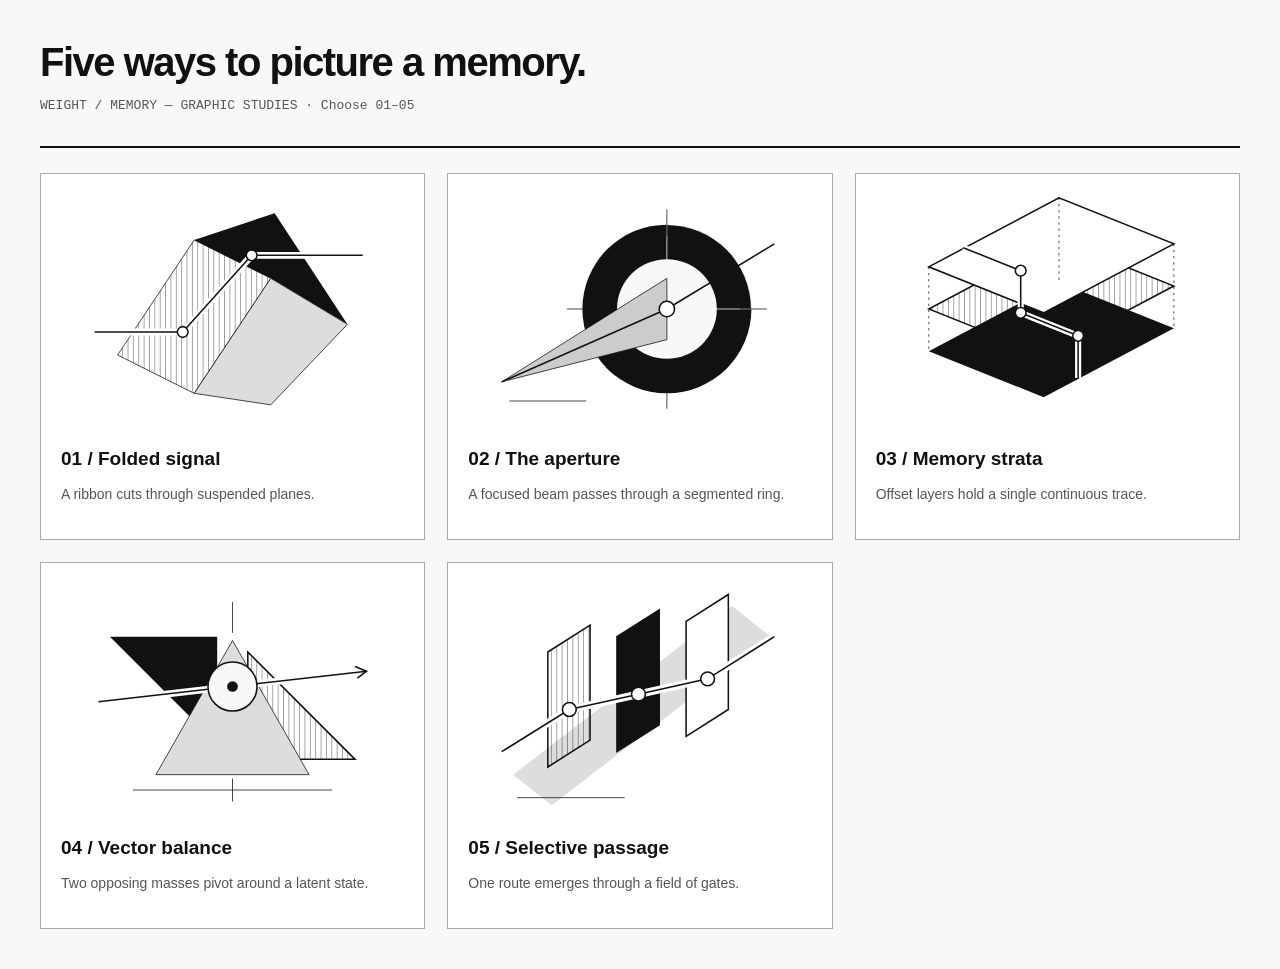
==== graphic-options/index.html @ 0e6df908 "Publish transformer memory laboratory, browser demo, and technical report" ====
<!doctype html><html lang="en"><meta charset="utf-8"><meta name="viewport" content="width=device-width,initial-scale=1"><title>Five directions / Weight Memory</title><style>*{box-sizing:border-box}body{margin:0;padding:40px;background:#f8f8f6;color:#111;font-family:Arial,sans-serif}header{border-bottom:2px solid;padding-bottom:20px;margin-bottom:25px}h1{font-size:40px;letter-spacing:-1.5px;margin:0 0 10px}header p{font:13px monospace}.grid{display:grid;grid-template-columns:repeat(3,1fr);gap:22px}article{border:1px solid #aaa;padding:20px;background:white}img{width:100%;height:230px}h2{font-size:19px;margin:20px 0 8px}p{font-size:14px;line-height:1.5;color:#555}@media(max-width:800px){.grid{grid-template-columns:repeat(2,1fr)}}@media(max-width:500px){body{padding:20px}.grid{grid-template-columns:1fr}}</style><header><h1>Five ways to picture a memory.</h1><p>WEIGHT / MEMORY — GRAPHIC STUDIES · Choose 01–05</p></header><div class="grid"><article><img src="01.svg" alt="A ribbon cuts through suspended planes."><h2>01 / Folded signal</h2><p>A ribbon cuts through suspended planes.</p></article><article><img src="02.svg" alt="A focused beam passes through a segmented ring."><h2>02 / The aperture</h2><p>A focused beam passes through a segmented ring.</p></article><article><img src="03.svg" alt="Offset layers hold a single continuous trace."><h2>03 / Memory strata</h2><p>Offset layers hold a single continuous trace.</p></article><article><img src="04.svg" alt="Two opposing masses pivot around a latent state."><h2>04 / Vector balance</h2><p>Two opposing masses pivot around a latent state.</p></article><article><img src="05.svg" alt="One route emerges through a field of gates."><h2>05 / Selective passage</h2><p>One route emerges through a field of gates.</p></article></div></html>
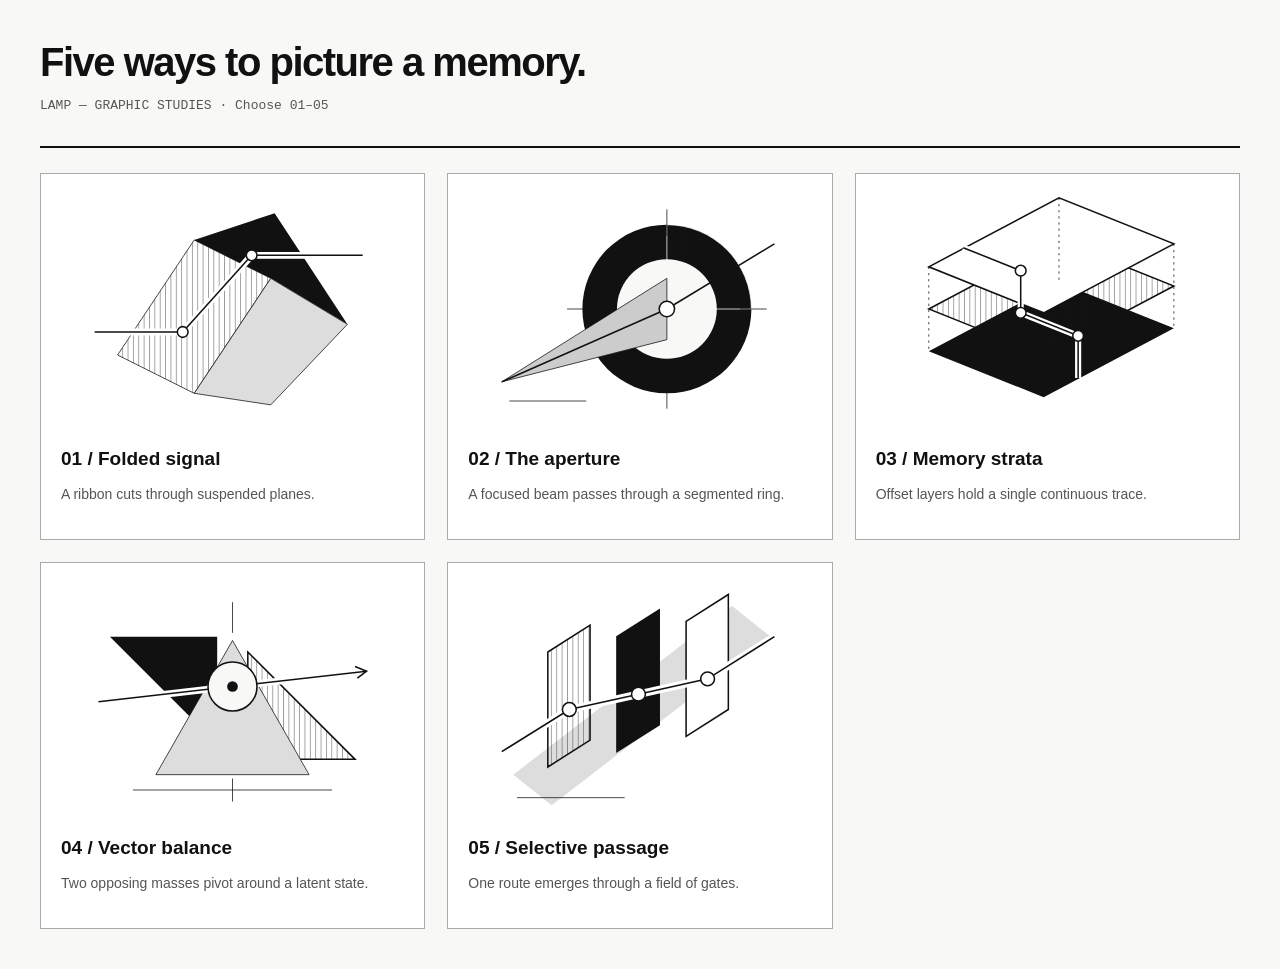
==== commit 7c3ad30f: "Rename project to LAMP and package uppercase website directory" ====
--- a/graphic-options/index.html
+++ b/graphic-options/index.html
@@ -1 +1 @@
-<!doctype html><html lang="en"><meta charset="utf-8"><meta name="viewport" content="width=device-width,initial-scale=1"><title>Five directions / Weight Memory</title><style>*{box-sizing:border-box}body{margin:0;padding:40px;background:#f8f8f6;color:#111;font-family:Arial,sans-serif}header{border-bottom:2px solid;padding-bottom:20px;margin-bottom:25px}h1{font-size:40px;letter-spacing:-1.5px;margin:0 0 10px}header p{font:13px monospace}.grid{display:grid;grid-template-columns:repeat(3,1fr);gap:22px}article{border:1px solid #aaa;padding:20px;background:white}img{width:100%;height:230px}h2{font-size:19px;margin:20px 0 8px}p{font-size:14px;line-height:1.5;color:#555}@media(max-width:800px){.grid{grid-template-columns:repeat(2,1fr)}}@media(max-width:500px){body{padding:20px}.grid{grid-template-columns:1fr}}</style><header><h1>Five ways to picture a memory.</h1><p>WEIGHT / MEMORY — GRAPHIC STUDIES · Choose 01–05</p></header><div class="grid"><article><img src="01.svg" alt="A ribbon cuts through suspended planes."><h2>01 / Folded signal</h2><p>A ribbon cuts through suspended planes.</p></article><article><img src="02.svg" alt="A focused beam passes through a segmented ring."><h2>02 / The aperture</h2><p>A focused beam passes through a segmented ring.</p></article><article><img src="03.svg" alt="Offset layers hold a single continuous trace."><h2>03 / Memory strata</h2><p>Offset layers hold a single continuous trace.</p></article><article><img src="04.svg" alt="Two opposing masses pivot around a latent state."><h2>04 / Vector balance</h2><p>Two opposing masses pivot around a latent state.</p></article><article><img src="05.svg" alt="One route emerges through a field of gates."><h2>05 / Selective passage</h2><p>One route emerges through a field of gates.</p></article></div></html>+<!doctype html><html lang="en"><meta charset="utf-8"><meta name="viewport" content="width=device-width,initial-scale=1"><title>Five directions / LAMP</title><style>*{box-sizing:border-box}body{margin:0;padding:40px;background:#f8f8f6;color:#111;font-family:Arial,sans-serif}header{border-bottom:2px solid;padding-bottom:20px;margin-bottom:25px}h1{font-size:40px;letter-spacing:-1.5px;margin:0 0 10px}header p{font:13px monospace}.grid{display:grid;grid-template-columns:repeat(3,1fr);gap:22px}article{border:1px solid #aaa;padding:20px;background:white}img{width:100%;height:230px}h2{font-size:19px;margin:20px 0 8px}p{font-size:14px;line-height:1.5;color:#555}@media(max-width:800px){.grid{grid-template-columns:repeat(2,1fr)}}@media(max-width:500px){body{padding:20px}.grid{grid-template-columns:1fr}}</style><header><h1>Five ways to picture a memory.</h1><p>LAMP — GRAPHIC STUDIES · Choose 01–05</p></header><div class="grid"><article><img src="01.svg" alt="A ribbon cuts through suspended planes."><h2>01 / Folded signal</h2><p>A ribbon cuts through suspended planes.</p></article><article><img src="02.svg" alt="A focused beam passes through a segmented ring."><h2>02 / The aperture</h2><p>A focused beam passes through a segmented ring.</p></article><article><img src="03.svg" alt="Offset layers hold a single continuous trace."><h2>03 / Memory strata</h2><p>Offset layers hold a single continuous trace.</p></article><article><img src="04.svg" alt="Two opposing masses pivot around a latent state."><h2>04 / Vector balance</h2><p>Two opposing masses pivot around a latent state.</p></article><article><img src="05.svg" alt="One route emerges through a field of gates."><h2>05 / Selective passage</h2><p>One route emerges through a field of gates.</p></article></div></html>
